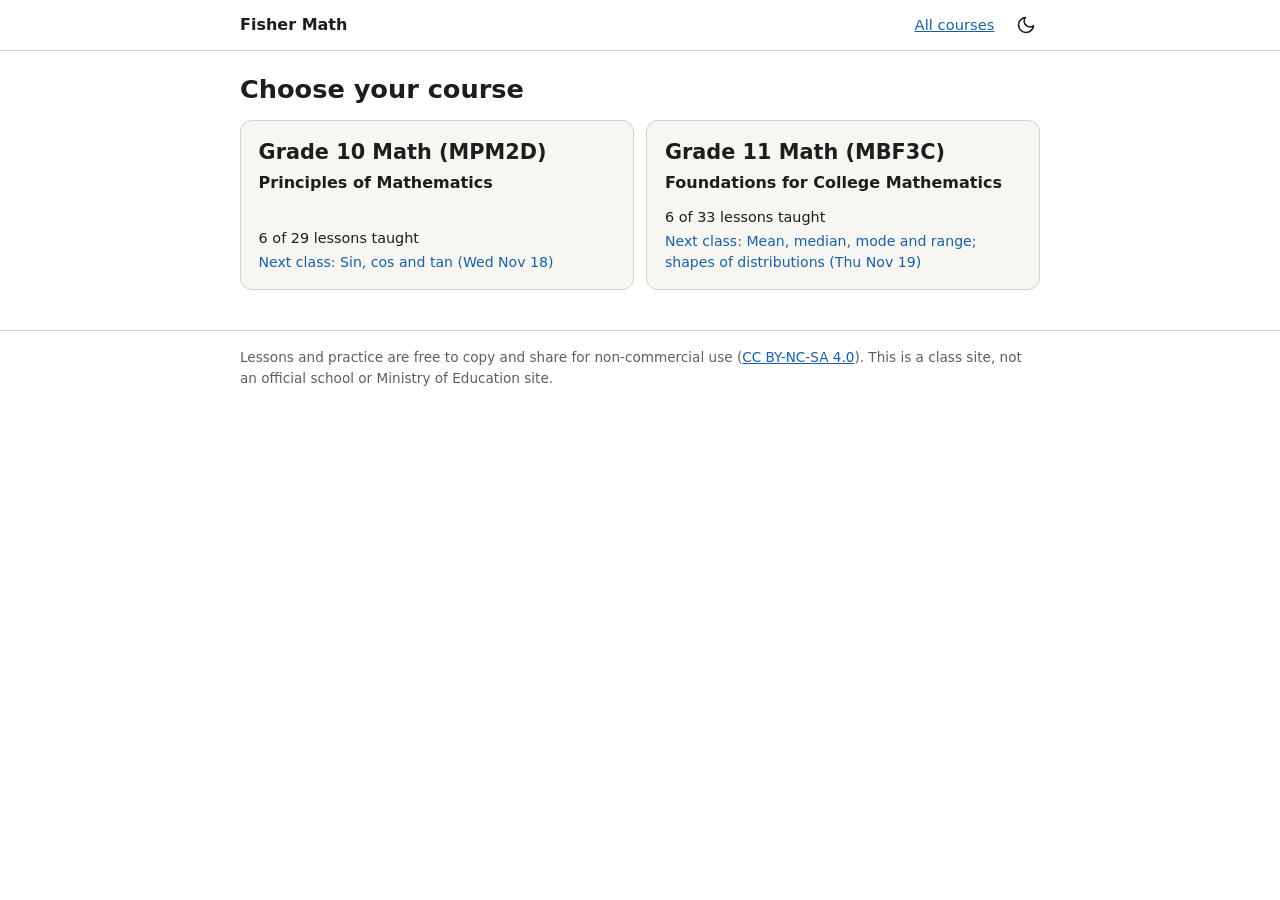
==== index.html @ 65216605 "Update site" ====
<!doctype html>
<html lang="en">
<head>
  <meta charset="utf-8">
  <meta name="viewport" content="width=device-width, initial-scale=1">
  <meta name="color-scheme" content="light dark">
  <meta name="robots" content="noindex, nofollow">
  <title>Courses · Fisher Math</title>
  <link rel="stylesheet" href="/css/style.css">
  <script>try { var t = localStorage.getItem("theme"); if (t === "light" || t === "dark") document.documentElement.setAttribute("data-theme", t); } catch (e) {}</script>
</head>
<body>
<header class="site"><div class="wrap">
  <a class="brand" href="/">Fisher Math</a>
  <div class="hright">
    <a class="all" href="/">All courses</a>
    <button class="themebtn" id="themebtn" type="button" aria-label="Switch to dark mode" title="Switch theme">
      <svg class="moon" viewBox="0 0 24 24" aria-hidden="true"><path d="M21 12.8A9 9 0 1 1 11.2 3a7 7 0 0 0 9.8 9.8z"/></svg>
      <svg class="sun" viewBox="0 0 24 24" aria-hidden="true"><circle cx="12" cy="12" r="4"/><path d="M12 2v2M12 20v2M4.9 4.9l1.4 1.4M17.7 17.7l1.4 1.4M2 12h2M20 12h2M4.9 19.1l1.4-1.4M17.7 6.3l1.4-1.4"/></svg>
    </button>
  </div>
</div></header>
<main class="wrap">
<h1>Choose your course</h1>
<div class="picker">
  <a class="card" href="/mpm2d/">
    <span class="code">Grade 10 Math (MPM2D)</span>
    <span class="cname">Principles of Mathematics</span>
    <span class="stat">6 of 29 lessons taught</span><span class="next">Next class: Sin, cos and tan (Wed Nov 18)</span>
  </a>
  <a class="card" href="/mbf3c/">
    <span class="code">Grade 11 Math (MBF3C)</span>
    <span class="cname">Foundations for College Mathematics</span>
    <span class="stat">6 of 33 lessons taught</span><span class="next">Next class: Mean, median, mode and range; shapes of distributions (Thu Nov 19)</span>
  </a>
</div>

</main>
<footer class="site"><div class="wrap">
  Lessons and practice are free to copy and share for non-commercial use
  (<a href="https://creativecommons.org/licenses/by-nc-sa/4.0/">CC BY-NC-SA 4.0</a>).
  This is a class site, not an official school or Ministry of Education site.
</div></footer>
<script src="/js/when.js"></script>
<script src="/js/theme.js"></script>
</body>
</html>
---- css/style.css ----
/* Student site. Clean look: white, one soft colour per strand, blue for "next", amber for quizzes and tests. */
:root {
  --ink: #1d1d1b; --mute: #5f5e5a; --line: #d3d1c7; --bg: #fff; --soft: #f7f6f2; --accent: #185fa5;
  --violet-bg: #eeedfe; --violet-ink: #3c3489; --orange-bg: #faece7; --orange-ink: #712b13;
  --teal-bg: #e1f5ee; --teal-ink: #085041; --gray-bg: #f1efe8; --gray-ink: #444441;
  --violet-strong: #534ab7; --orange-strong: #993c1d; --teal-strong: #0f6e56; --gray-strong: #5f5e5a;
  --violet-t: #534ab7; --orange-t: #c2501f; --teal-t: #0f6e56; --gray-t: #5f5e5a;
  --pink-bg: #fbeaf0; --pink-ink: #72243e; --pink-strong: #993556; --pink-t: #993556;
  --amber-bg: #faeeda; --amber-ink: #633806; --amber-line: #ba7517; --test-bg: #854f0b; --test-ink: #fff;
}
/* Theme: follows the device unless the student picks one with the button (saved in this browser; data-theme on <html>). */
@media (prefers-color-scheme: dark) {
  :root:not([data-theme="light"]) {
    --ink: #ecebe6; --mute: #b4b2a9; --line: #444441; --bg: #161615; --soft: #20201e; --accent: #85b7eb;
    --violet-bg: #3c3489; --violet-ink: #cecbf6; --orange-bg: #712b13; --orange-ink: #f5c4b3;
    --teal-bg: #085041; --teal-ink: #9fe1cb; --gray-bg: #444441; --gray-ink: #d3d1c7;
    --amber-bg: #633806; --amber-ink: #fac775; --amber-line: #ef9f27; --test-bg: #ef9f27; --test-ink: #412402;
    --violet-t: #afa9ec; --orange-t: #f0997b; --teal-t: #5dcaa5; --gray-t: #b4b2a9;
    --pink-bg: #72243e; --pink-ink: #f4c0d1; --pink-t: #ed93b1;
    color-scheme: dark;
  }
}
:root[data-theme="dark"] {
    --ink: #ecebe6; --mute: #b4b2a9; --line: #444441; --bg: #161615; --soft: #20201e; --accent: #85b7eb;
    --violet-bg: #3c3489; --violet-ink: #cecbf6; --orange-bg: #712b13; --orange-ink: #f5c4b3;
    --teal-bg: #085041; --teal-ink: #9fe1cb; --gray-bg: #444441; --gray-ink: #d3d1c7;
    --amber-bg: #633806; --amber-ink: #fac775; --amber-line: #ef9f27; --test-bg: #ef9f27; --test-ink: #412402;
    --violet-t: #afa9ec; --orange-t: #f0997b; --teal-t: #5dcaa5; --gray-t: #b4b2a9;
    --pink-bg: #72243e; --pink-ink: #f4c0d1; --pink-t: #ed93b1;
    color-scheme: dark;
}
:root[data-theme="light"] { color-scheme: light; }
* { box-sizing: border-box; }
body { margin: 0; background: var(--bg); color: var(--ink); font: 16px/1.5 system-ui, -apple-system, "Segoe UI", Arial, sans-serif; }
.wrap { max-width: 52rem; margin: 0 auto; padding: 0 1rem; }
a { color: var(--accent); }
h1 { font-size: 1.6rem; line-height: 1.2; margin: 1.4rem 0 .6rem; }
h2 { font-size: 1.15rem; margin: 1.6rem 0 .3rem; }
h3 { font-size: .95rem; margin: 0; }
.sr { position: absolute; width: 1px; height: 1px; overflow: hidden; clip: rect(0 0 0 0); white-space: nowrap; }
.blurb, .soon, .later { color: var(--mute); font-size: .92rem; margin: .1rem 0 .7rem; }

header.site { border-bottom: 1px solid var(--line); }
header.site .wrap { display: flex; justify-content: space-between; align-items: center; padding-top: .7rem; padding-bottom: .7rem; }
.brand { font-weight: 700; color: var(--ink); text-decoration: none; }
.all { font-size: .92rem; }
.hright { display: flex; align-items: center; gap: .6rem; }
.themebtn { display: inline-flex; align-items: center; justify-content: center; width: 2.75rem; height: 2.75rem; margin: -.5rem -.5rem -.5rem 0; border: 0; border-radius: 50%; background: transparent; color: var(--ink); cursor: pointer; }
.themebtn:hover { background: var(--soft); }
.themebtn:focus-visible { outline: 2px solid var(--accent); outline-offset: -2px; }
.themebtn svg { width: 1.25rem; height: 1.25rem; fill: none; stroke: currentColor; stroke-width: 2; stroke-linecap: round; stroke-linejoin: round; }
.themebtn .sun { display: none; }
@media (prefers-color-scheme: dark) { :root:not([data-theme="light"]) .themebtn .sun { display: block; } :root:not([data-theme="light"]) .themebtn .moon { display: none; } }
:root[data-theme="dark"] .themebtn .sun { display: block; }
:root[data-theme="dark"] .themebtn .moon { display: none; }
footer.site { border-top: 1px solid var(--line); margin-top: 2.5rem; padding: 1rem 0 2rem; color: var(--mute); font-size: .85rem; }

/* course picker */
.picker { display: grid; grid-template-columns: repeat(auto-fit, minmax(15rem, 1fr)); gap: .8rem; margin: 1rem 0; }
.card { display: flex; flex-direction: column; gap: .15rem; padding: 1rem 1.1rem; border: 1px solid var(--line); border-radius: 12px; background: var(--soft); color: var(--ink); text-decoration: none; min-height: 9rem; }
.card:hover, .card:focus-visible { border-color: var(--accent); }
.card .code { font-size: 1.3rem; font-weight: 700; }
.card .cname { font-weight: 600; }
.card .grade { color: var(--mute); font-size: .9rem; }
.card .stat { margin-top: auto; padding-top: .6rem; font-size: .9rem; }
.card .next { color: var(--accent); font-size: .88rem; }

/* course heading and tabs */
.chead { display: flex; flex-wrap: wrap; align-items: baseline; gap: .1rem .7rem; margin: 1.2rem 0 .6rem; }
.chead .code { font-size: 1.6rem; font-weight: 700; }
.chead .cname { font-size: 1.05rem; font-weight: 600; }
.chead .grade { color: var(--mute); font-weight: 400; }
.tabs { display: flex; gap: .4rem; border-bottom: 1px solid var(--line); margin-bottom: 1rem; }
.tabs a { padding: .55rem .9rem; text-decoration: none; color: var(--mute); border-bottom: 3px solid transparent; font-weight: 600; min-height: 44px; }
.tabs a[aria-current] { color: var(--ink); border-bottom-color: var(--accent); }
@media (max-width: 30rem) { .tabs { gap: 0; } .tabs a { padding: .55rem .5rem; font-size: .9rem; } }

/* strip and key */
.strip { display: grid; grid-template-columns: repeat(auto-fit, minmax(14rem, 1fr)); gap: .6rem; margin: 0 0 .8rem; }
.strip .m { background: var(--soft); border-radius: 8px; padding: .6rem .8rem; display: flex; flex-direction: column; }
.strip .k { color: var(--mute); font-size: .8rem; }
.strip .m span:last-child { font-size: .9rem; }
.key { list-style: none; display: flex; flex-wrap: wrap; gap: .3rem 1.2rem; padding: 0; margin: 0 0 .8rem; color: var(--mute); font-size: .85rem; }
.sw { display: inline-block; width: 1.3rem; height: 1.3rem; border-radius: 5px; text-align: center; line-height: 1.2rem; vertical-align: middle; margin-right: .2rem; }
.sw.done { background: var(--gray-bg); color: var(--gray-ink); }
.sw.next { border: 2px solid var(--accent); color: var(--accent); }
.sw.todo { border: 1px dashed var(--mute); }

/* strand colours */
.c-violet { background: var(--violet-bg); color: var(--violet-ink); }
.c-orange { background: var(--orange-bg); color: var(--orange-ink); }
.c-teal { background: var(--teal-bg); color: var(--teal-ink); }
.c-gray { background: var(--gray-bg); color: var(--gray-ink); }
.c-pink { background: var(--pink-bg); color: var(--pink-ink); }

/* map */
.cols { display: grid; grid-template-columns: repeat(var(--n, 3), minmax(0, 1fr)); gap: .6rem; }
.hd { font-weight: 600; padding: .45rem .6rem; border-radius: 8px; text-align: center; font-size: .95rem; }
.col { padding: .55rem; border: 1.5px solid var(--bx); border-radius: 12px; gap: .4rem; }
.col.s-violet { --bx: color-mix(in srgb, var(--violet-t) 55%, transparent); --tc: var(--violet-t); }
.col.s-orange { --bx: color-mix(in srgb, var(--orange-t) 55%, transparent); --tc: var(--orange-t); }
.col.s-teal { --bx: color-mix(in srgb, var(--teal-t) 55%, transparent); --tc: var(--teal-t); }
.col.s-gray { --bx: var(--line); --tc: var(--gray-t); }
.col.s-pink { --bx: color-mix(in srgb, var(--pink-t) 55%, transparent); --tc: var(--pink-t); }
.col .cname { font-size: .95rem; font-weight: 700; color: var(--tc); margin: .1rem .2rem .1rem; }
.cycle h2 { margin: 1.6rem 0 .5rem; }
.cycle h2 .depth { font-size: .9rem; font-weight: 400; color: var(--mute); margin-left: .4rem; }
.col { display: flex; flex-direction: column; }
.span { display: grid; grid-template-columns: repeat(auto-fit, minmax(13rem, 1fr)); gap: .4rem; margin-bottom: .6rem; }
.rowname { color: var(--mute); font-weight: 600; margin: .6rem 0 .3rem; }
.tile { display: flex; align-items: center; gap: .45rem; padding: .55rem .7rem; min-height: 2.6rem; border-radius: 8px; border: 1px dashed var(--mute); color: var(--mute); line-height: 1.3; text-decoration: none; }
a.tile:hover .tt, a.tile:focus-visible .tt { text-decoration: underline; }
.tile .mark { width: 1rem; flex: none; font-weight: 700; }
.tile .tt { flex: 1; }
.bd { font-size: .72rem; font-weight: 700; padding: 0 .4rem; border-radius: 5px; border: 1.5px solid var(--test-bg); color: var(--test-bg); background: var(--bg); white-space: nowrap; line-height: 1.3; }
.tile .tt { font-size: .93rem; }
.tile .td { font-size: .78rem; opacity: .85; }
.tile.c-violet { background: color-mix(in srgb, var(--violet-bg) 45%, transparent); color: var(--mute); }
.tile.c-orange { background: color-mix(in srgb, var(--orange-bg) 45%, transparent); color: var(--mute); }
.tile.c-teal { background: color-mix(in srgb, var(--teal-bg) 45%, transparent); color: var(--mute); }
.tile.c-gray { background: color-mix(in srgb, var(--gray-bg) 45%, transparent); color: var(--mute); }
.tile.c-pink { background: color-mix(in srgb, var(--pink-bg) 45%, transparent); color: var(--mute); }
.tile.done.c-violet { background: var(--violet-strong); color: #fff; border: 1px solid transparent; }
.tile.done.c-orange { background: var(--orange-strong); color: #fff; border: 1px solid transparent; }
.tile.done.c-teal { background: var(--teal-strong); color: #fff; border: 1px solid transparent; }
.tile.done.c-gray { background: var(--gray-strong); color: #fff; border: 1px solid transparent; }
.tile.done.c-pink { background: var(--pink-strong); color: #fff; border: 1px solid transparent; }
.tile.next { border: 2px solid var(--accent); color: var(--accent); background: transparent; font-weight: 600; }
.tl { display: flex; flex-wrap: wrap; gap: .3rem .5rem; margin-top: .3rem; }
.tl a { font-size: .82rem; font-weight: 600; display: inline-block; padding: .3rem .1rem; min-height: 32px; color: inherit; text-decoration: underline; }
.tl small { font-weight: 400; opacity: .8; }
.bar { display: flex; justify-content: space-between; flex-wrap: wrap; gap: .2rem .8rem; margin-top: .6rem; padding: .5rem .8rem; border-radius: 8px; background: var(--amber-bg); color: var(--amber-ink); }
.assess { display: flex; flex-wrap: wrap; gap: .5rem; margin-top: .7rem; }
.ac { padding: .4rem .8rem; border-radius: 8px; font-size: .95rem; border: 2px solid var(--test-bg); color: var(--amber-ink); }
.ac b { margin-right: .3rem; }
.ac.test { background: var(--test-bg); color: var(--test-ink); }
.bar.exam { margin-top: 1.6rem; }

@media (max-width: 43rem) {
  .cols { grid-template-columns: 1fr; gap: .9rem; }
  .cols .hd { display: block; }
}

/* calendar */
.week h2 { font-size: .95rem; color: var(--mute); margin: 1.3rem 0 .3rem; }
.gap { margin: 1rem 0 0; padding: .5rem .8rem; border-radius: 8px; background: var(--gray-bg); color: var(--gray-ink); text-align: center; font-weight: 600; }
.day { display: grid; grid-template-columns: 6.5rem 1fr; gap: .6rem; padding: .55rem .5rem; border-bottom: 1px solid var(--line); border-left: 3px solid transparent; }
.day .dn { display: flex; flex-direction: column; line-height: 1.25; }
.day .dn span { color: var(--mute); font-size: .85rem; }
.day.done { color: var(--mute); }
.day.next { border-left-color: var(--accent); background: var(--soft); }
.day.assess { background: var(--amber-bg); color: var(--amber-ink); }
.day.assess .dn span { color: inherit; }
.day.assess .pill { background: var(--bg); }
.day.async .di .tt { color: var(--mute); }
.it { margin-bottom: .2rem; }
.it .tt { font-weight: 600; }
.it.review .tt, .it.practice .tt { font-weight: 400; }
.chip { display: inline-block; font-size: .75rem; padding: .05rem .5rem; border-radius: 6px; margin-right: .3rem; }
.pill { display: inline-block; font-size: .85rem; font-weight: 600; padding: .1rem .6rem; border-radius: 6px; background: var(--amber-bg); color: var(--amber-ink); }
.pill.async { background: var(--gray-bg); color: var(--gray-ink); margin-bottom: .2rem; }
.note { color: var(--mute); font-size: .88rem; }
.qnote { color: var(--mute); font-size: .85rem; margin-left: .5rem; }
.it .bd { margin-left: .4rem; }
.it .tl { display: inline-flex; margin: 0 0 0 .5rem; }
@media (max-width: 30rem) { .day { grid-template-columns: 4.6rem 1fr; } }

/* lessons/practice page: same strand boxes as the map */
.lcard { padding: .6rem .75rem; border-radius: 8px; }
.lcard .lt { font-weight: 600; line-height: 1.3; }
.lcard .ld { font-size: .78rem; opacity: .8; }
.lcard .ll { display: flex; flex-wrap: wrap; gap: .4rem; margin-top: .45rem; }
.lcard .ll a { display: inline-flex; align-items: center; min-height: 36px; padding: .15rem .7rem; border: 1.5px solid currentColor; border-radius: 999px; font-size: .85rem; font-weight: 600; color: inherit; text-decoration: none; }
.lcard .ll a:hover, .lcard .ll a:focus-visible { background: var(--bg); }
.col.wide { margin-top: .8rem; }
.col .none { color: var(--mute); font-size: .88rem; margin: .2rem .3rem; }
/* resources (old list styles, still used by the plain MBF3C page) */
.resgroup h2.hd { display: block; text-align: left; margin: 1.4rem 0 .5rem; font-size: 1rem; }
.list { list-style: none; padding: 0; margin: .4rem 0; }
.list li { border-bottom: 1px solid var(--line); padding: .55rem .3rem; display: grid; grid-template-columns: 1fr; gap: .1rem; }
.list .t { font-weight: 600; }
.list .td { color: var(--mute); font-size: .85rem; }
.list .tl a { font-size: .95rem; }

/* timeline strip under each cycle (experiment; see macros.njk). Dot colour = the strand of that day's lesson. */
.tline { position: relative; display: flex; padding: .9rem 0 2.6rem; margin-top: .3rem; }
.tline:before { content: ""; position: absolute; left: 0; right: 0; top: calc(.9rem + 5.5px); height: 2px; background: var(--line); }
.tline .c { position: relative; flex: 1; display: flex; justify-content: center; }
.tline .d { position: relative; }
.dc-violet { --dc: var(--violet-t); } .dc-orange { --dc: var(--orange-t); } .dc-teal { --dc: var(--teal-t); } .dc-gray { --dc: var(--mute); } .dc-pink { --dc: var(--pink-t); }
.tline .dot { position: relative; z-index: 1; display: block; width: 13px; height: 13px; border-radius: 50%; background: var(--bg); border: 2px solid var(--dc); }
.tline .dot.done { background: var(--dc); }
.tline .dot.next { outline: 1.5px dashed var(--accent); outline-offset: 3px; }
.tline .dot.as { width: 7px; height: 7px; margin: 3px 0 0; border-style: dashed; }
/* quiz: a square around that day's dot. test: a square in place of the dot, in line with the others. */
.tline .qsq { position: absolute; z-index: 2; inset: -6px; border: 2px solid var(--test-bg); border-radius: 4px; pointer-events: none; }
.tline .qsq.fill { background: color-mix(in srgb, var(--test-bg) 18%, transparent); }
.tline .tsq { position: relative; z-index: 1; display: block; width: 17px; height: 17px; margin-top: -2px; border: 2px solid var(--test-bg); border-radius: 3px; background: var(--bg); }
.tline .tsq.fill { background: var(--test-bg); }
.tline .mlab { position: absolute; top: 1.5rem; left: 50%; transform: translateX(-50%); display: flex; flex-direction: column; align-items: center; line-height: 1.2; white-space: nowrap; }
.tline .mlab b { font-size: .78rem; font-weight: 700; color: var(--test-bg); }
.tline .mlab span { font-size: .72rem; color: var(--mute); }

/* assessment page */
.asec h2 { font-size: 1.05rem; margin: 1.6rem 0 .5rem; }
.arows, .levels, .gnotes { list-style: none; padding: 0; margin: 0; }
.arow { display: grid; grid-template-columns: 7rem 7.5rem 1fr; gap: .1rem .8rem; padding: .55rem .2rem; border-bottom: 1px solid var(--line); align-items: baseline; }
.arow .an { font-weight: 700; }
.arow .acov { min-width: 0; }
.arow .ad { color: var(--mute); }
.arow.test .an, .arow.exam .an, .arow.quiz .an { color: var(--test-bg); }
.arows .arow:not(.quiz):not(.test):not(.exam) { grid-template-columns: 7.5rem 1fr; }
.gbar { display: flex; gap: 4px; margin: .3rem 0 .6rem; }
.gseg { display: flex; flex-direction: column; justify-content: center; padding: .6rem .8rem; border-radius: 8px; min-width: 0; }
.gseg b { font-size: 1.3rem; line-height: 1.1; }
.gseg span { font-size: .85rem; }
.gseg.g1 { background: var(--gray-bg); color: var(--gray-ink); }
.gseg.g2 { background: var(--amber-bg); color: var(--amber-ink); }
.gseg.g3 { background: var(--teal-bg); color: var(--teal-ink); }
.gnotes li { padding: .2rem 0; }
.levels li { display: grid; grid-template-columns: 6.5rem 6.5rem 1fr; gap: .1rem .8rem; padding: .4rem .2rem; border-bottom: 1px solid var(--line); align-items: baseline; }
.levels li span { color: var(--mute); }
.levels li em { font-style: normal; color: var(--mute); }
.apol { margin: 0; max-width: 42rem; }
.ostr { list-style: none; display: flex; flex-wrap: wrap; gap: .4rem; padding: 0; margin: .7rem 0 0; }
.ostr li { padding: .25rem .7rem; border: 1px solid var(--line); border-radius: 999px; background: var(--soft); font-size: .9rem; }
@media (max-width: 30rem) {
  .arow { grid-template-columns: 1fr; }
  .arows .arow:not(.quiz):not(.test):not(.exam) { grid-template-columns: 1fr; }
  .levels li { grid-template-columns: 5.5rem 1fr; }
  .levels li em { grid-column: 1 / -1; }
}
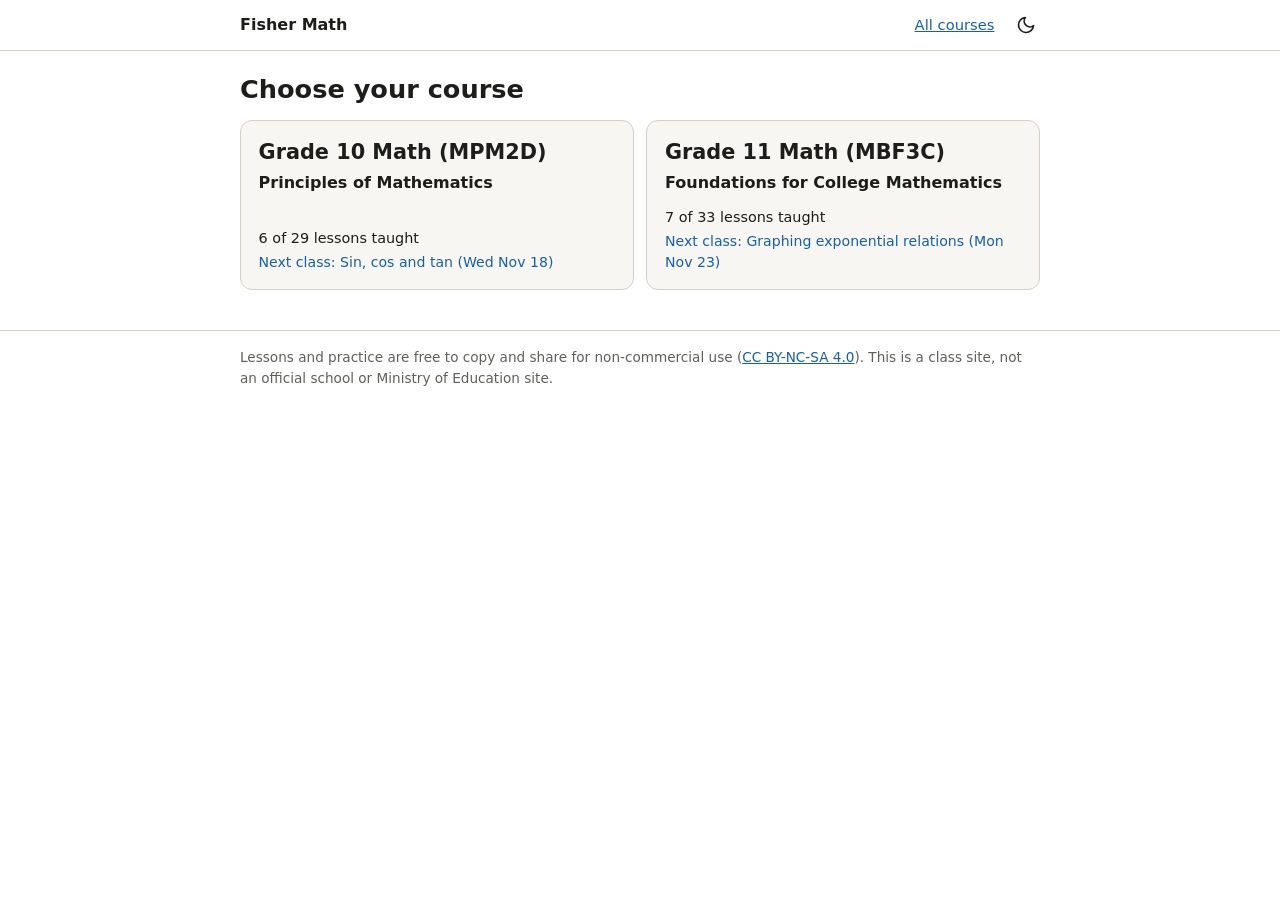
==== commit ad7a2fd0: "Update site" ====
--- a/index.html
+++ b/index.html
@@ -31,7 +31,7 @@
   <a class="card" href="/mbf3c/">
     <span class="code">Grade 11 Math (MBF3C)</span>
     <span class="cname">Foundations for College Mathematics</span>
-    <span class="stat">6 of 33 lessons taught</span><span class="next">Next class: Mean, median, mode and range; shapes of distributions (Thu Nov 19)</span>
+    <span class="stat">7 of 33 lessons taught</span><span class="next">Next class: Graphing exponential relations (Mon Nov 23)</span>
   </a>
 </div>
 
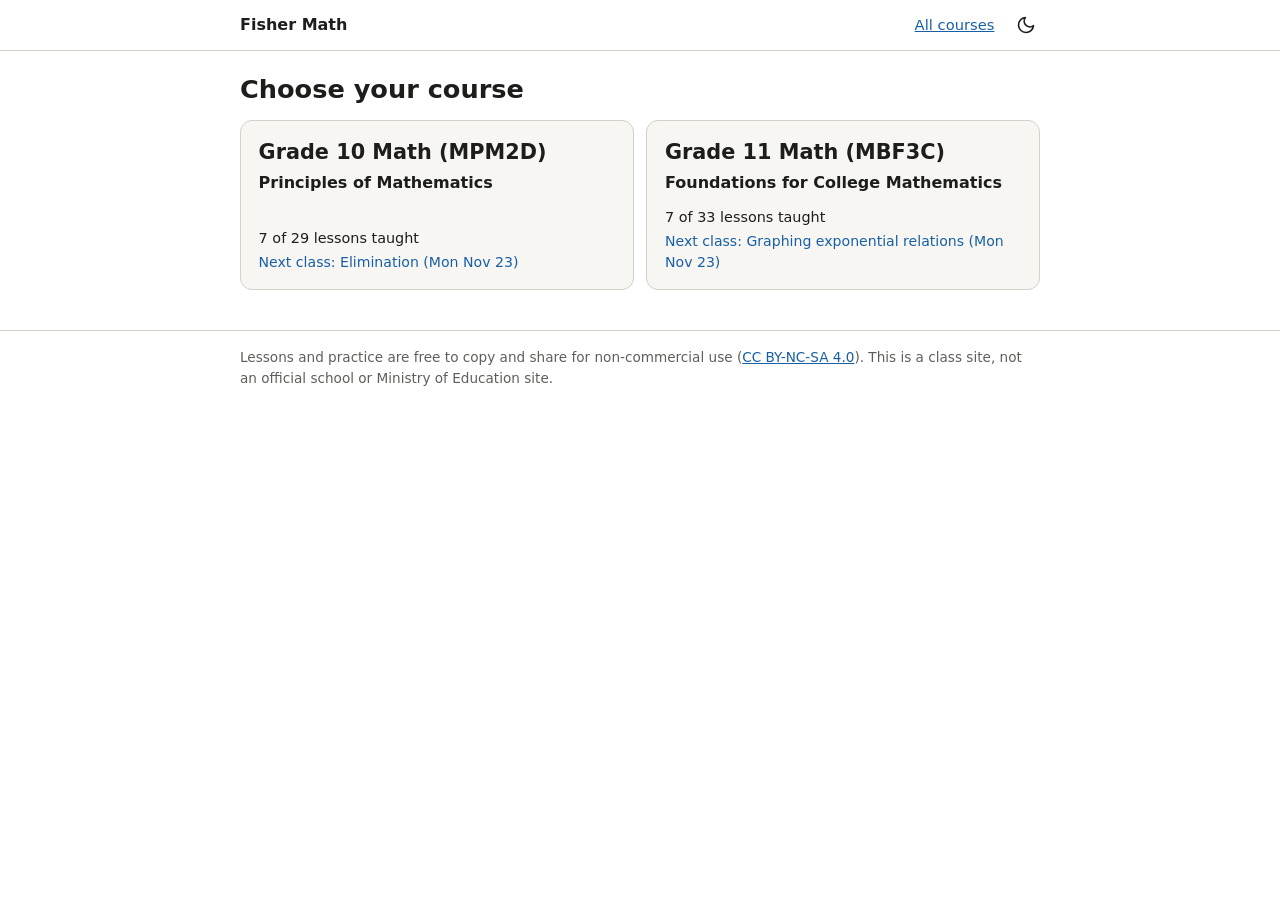
==== commit 0f9a3b07: "Update site" ====
--- a/index.html
+++ b/index.html
@@ -26,7 +26,7 @@
   <a class="card" href="/mpm2d/">
     <span class="code">Grade 10 Math (MPM2D)</span>
     <span class="cname">Principles of Mathematics</span>
-    <span class="stat">6 of 29 lessons taught</span><span class="next">Next class: Sin, cos and tan (Wed Nov 18)</span>
+    <span class="stat">7 of 29 lessons taught</span><span class="next">Next class: Elimination (Mon Nov 23)</span>
   </a>
   <a class="card" href="/mbf3c/">
     <span class="code">Grade 11 Math (MBF3C)</span>
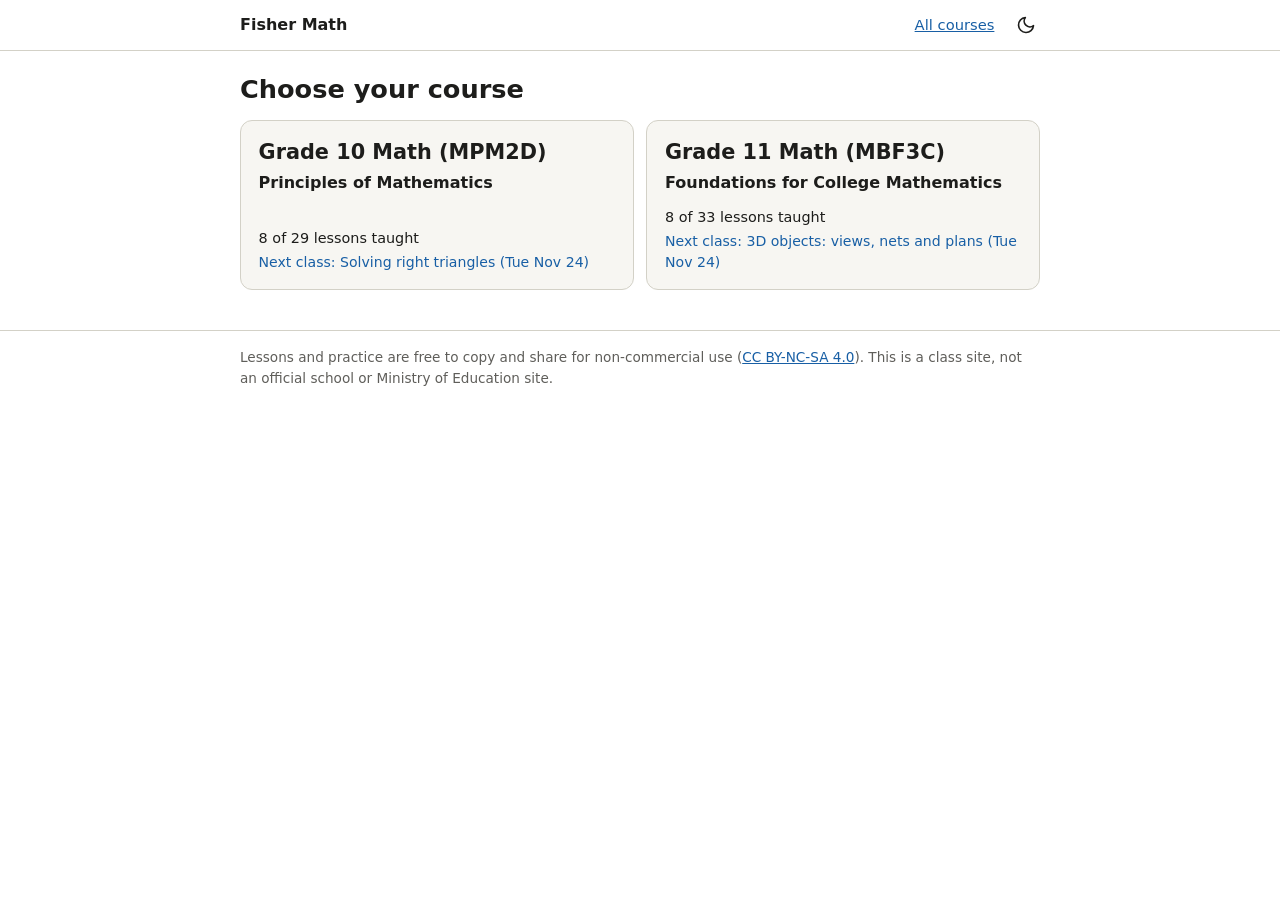
==== commit 246047c5: "Update site" ====
--- a/index.html
+++ b/index.html
@@ -26,12 +26,12 @@
   <a class="card" href="/mpm2d/">
     <span class="code">Grade 10 Math (MPM2D)</span>
     <span class="cname">Principles of Mathematics</span>
-    <span class="stat">7 of 29 lessons taught</span><span class="next">Next class: Elimination (Mon Nov 23)</span>
+    <span class="stat">8 of 29 lessons taught</span><span class="next">Next class: Solving right triangles (Tue Nov 24)</span>
   </a>
   <a class="card" href="/mbf3c/">
     <span class="code">Grade 11 Math (MBF3C)</span>
     <span class="cname">Foundations for College Mathematics</span>
-    <span class="stat">7 of 33 lessons taught</span><span class="next">Next class: Graphing exponential relations (Mon Nov 23)</span>
+    <span class="stat">8 of 33 lessons taught</span><span class="next">Next class: 3D objects: views, nets and plans (Tue Nov 24)</span>
   </a>
 </div>
 
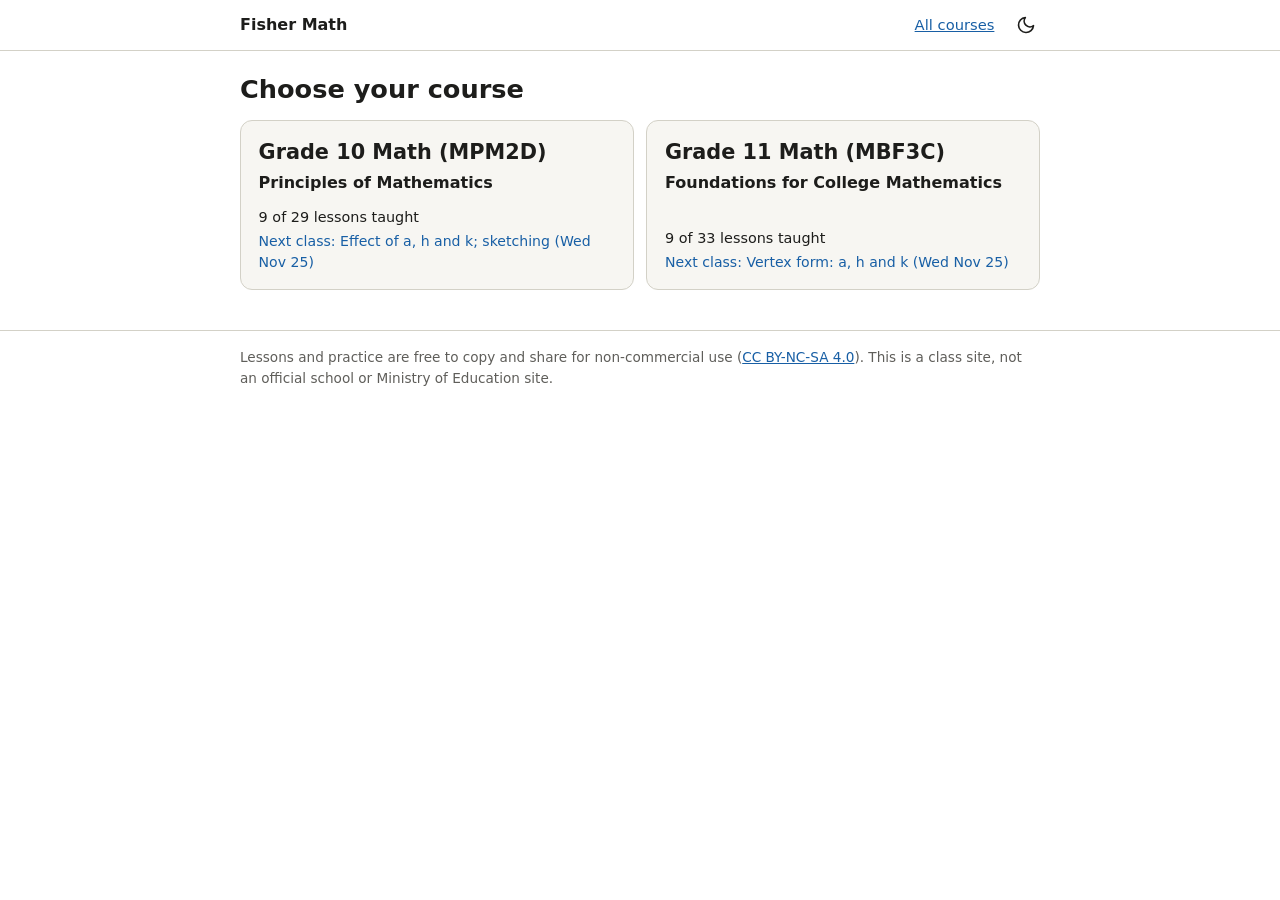
==== commit 9f210d47: "Update site" ====
--- a/index.html
+++ b/index.html
@@ -26,12 +26,12 @@
   <a class="card" href="/mpm2d/">
     <span class="code">Grade 10 Math (MPM2D)</span>
     <span class="cname">Principles of Mathematics</span>
-    <span class="stat">8 of 29 lessons taught</span><span class="next">Next class: Solving right triangles (Tue Nov 24)</span>
+    <span class="stat">9 of 29 lessons taught</span><span class="next">Next class: Effect of a, h and k; sketching (Wed Nov 25)</span>
   </a>
   <a class="card" href="/mbf3c/">
     <span class="code">Grade 11 Math (MBF3C)</span>
     <span class="cname">Foundations for College Mathematics</span>
-    <span class="stat">8 of 33 lessons taught</span><span class="next">Next class: 3D objects: views, nets and plans (Tue Nov 24)</span>
+    <span class="stat">9 of 33 lessons taught</span><span class="next">Next class: Vertex form: a, h and k (Wed Nov 25)</span>
   </a>
 </div>
 
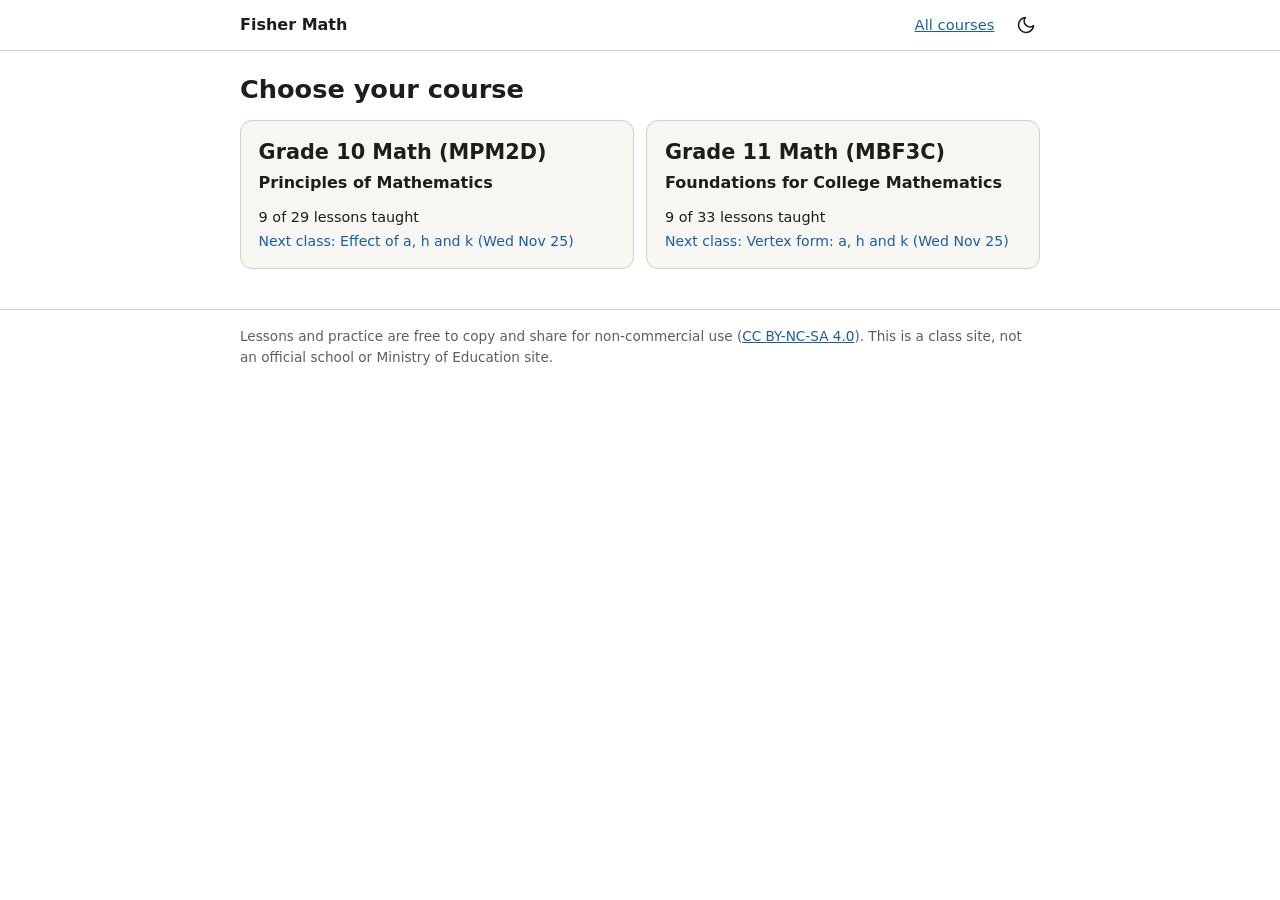
==== commit 5f7834d4: "Update site" ====
--- a/index.html
+++ b/index.html
@@ -26,7 +26,7 @@
   <a class="card" href="/mpm2d/">
     <span class="code">Grade 10 Math (MPM2D)</span>
     <span class="cname">Principles of Mathematics</span>
-    <span class="stat">9 of 29 lessons taught</span><span class="next">Next class: Effect of a, h and k; sketching (Wed Nov 25)</span>
+    <span class="stat">9 of 29 lessons taught</span><span class="next">Next class: Effect of a, h and k (Wed Nov 25)</span>
   </a>
   <a class="card" href="/mbf3c/">
     <span class="code">Grade 11 Math (MBF3C)</span>
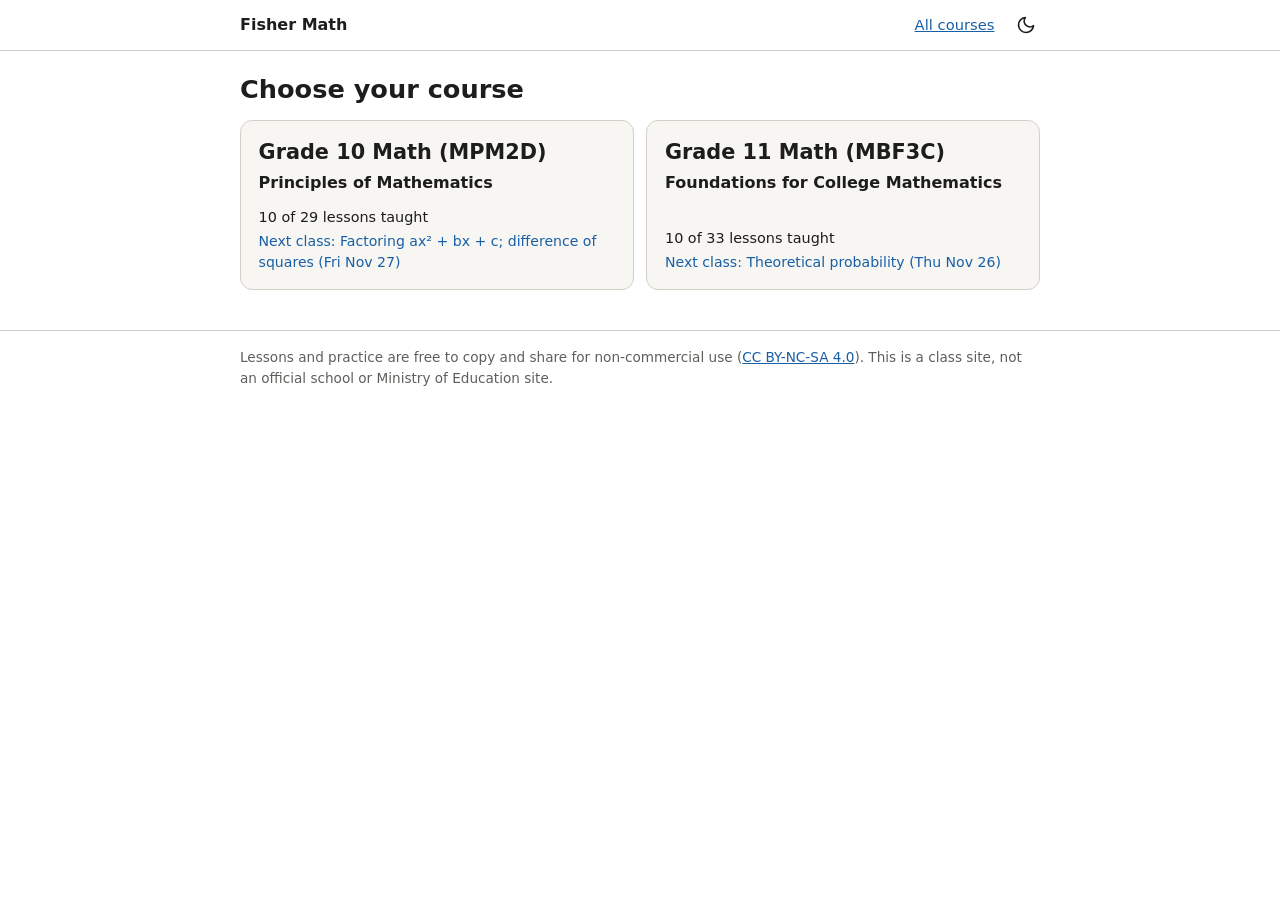
==== commit 5a96b560: "Update site" ====
--- a/index.html
+++ b/index.html
@@ -26,12 +26,12 @@
   <a class="card" href="/mpm2d/">
     <span class="code">Grade 10 Math (MPM2D)</span>
     <span class="cname">Principles of Mathematics</span>
-    <span class="stat">9 of 29 lessons taught</span><span class="next">Next class: Effect of a, h and k (Wed Nov 25)</span>
+    <span class="stat">10 of 29 lessons taught</span><span class="next">Next class: Factoring ax² + bx + c; difference of squares (Fri Nov 27)</span>
   </a>
   <a class="card" href="/mbf3c/">
     <span class="code">Grade 11 Math (MBF3C)</span>
     <span class="cname">Foundations for College Mathematics</span>
-    <span class="stat">9 of 33 lessons taught</span><span class="next">Next class: Vertex form: a, h and k (Wed Nov 25)</span>
+    <span class="stat">10 of 33 lessons taught</span><span class="next">Next class: Theoretical probability (Thu Nov 26)</span>
   </a>
 </div>
 
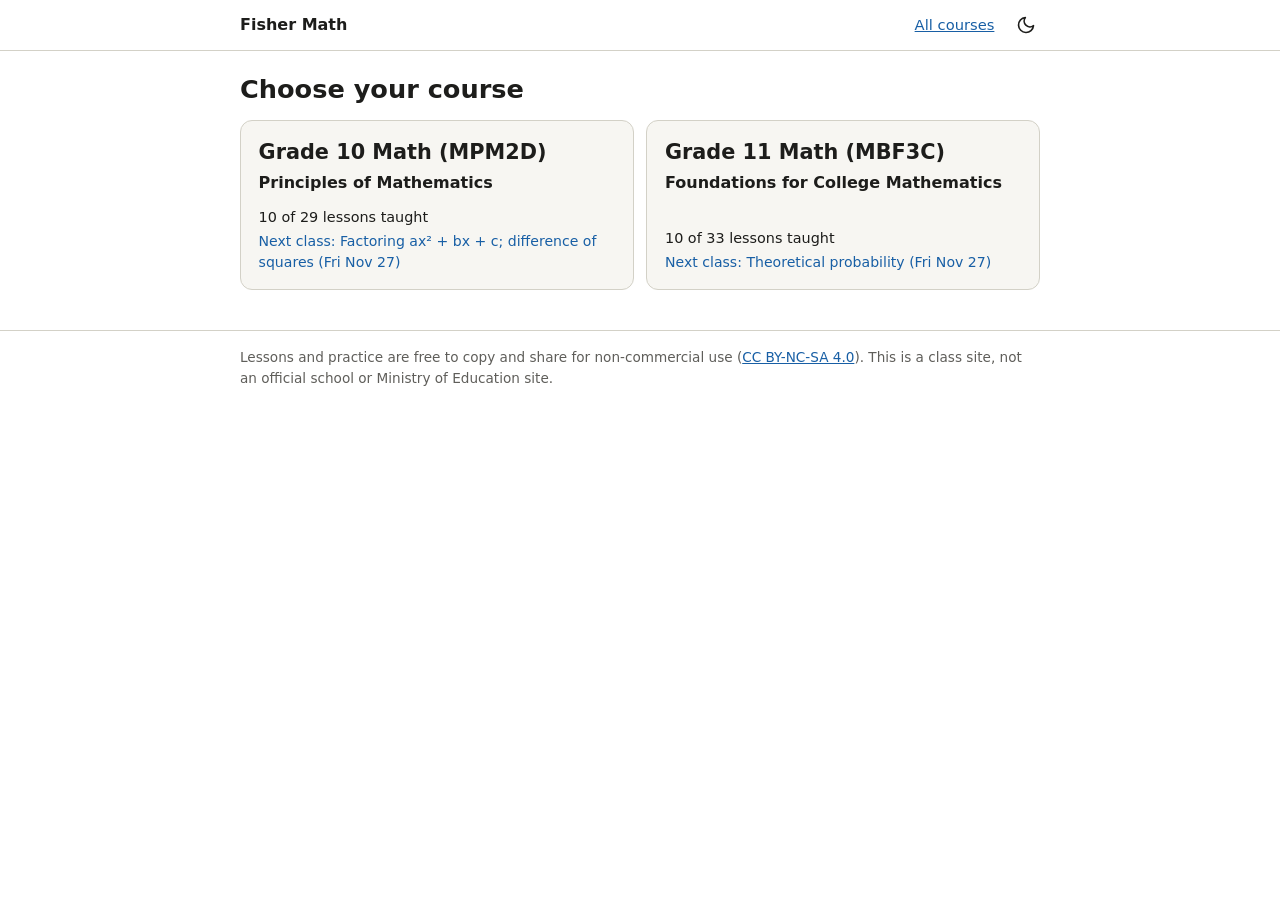
==== commit 30769105: "Update site" ====
--- a/index.html
+++ b/index.html
@@ -31,7 +31,7 @@
   <a class="card" href="/mbf3c/">
     <span class="code">Grade 11 Math (MBF3C)</span>
     <span class="cname">Foundations for College Mathematics</span>
-    <span class="stat">10 of 33 lessons taught</span><span class="next">Next class: Theoretical probability (Thu Nov 26)</span>
+    <span class="stat">10 of 33 lessons taught</span><span class="next">Next class: Theoretical probability (Fri Nov 27)</span>
   </a>
 </div>
 
